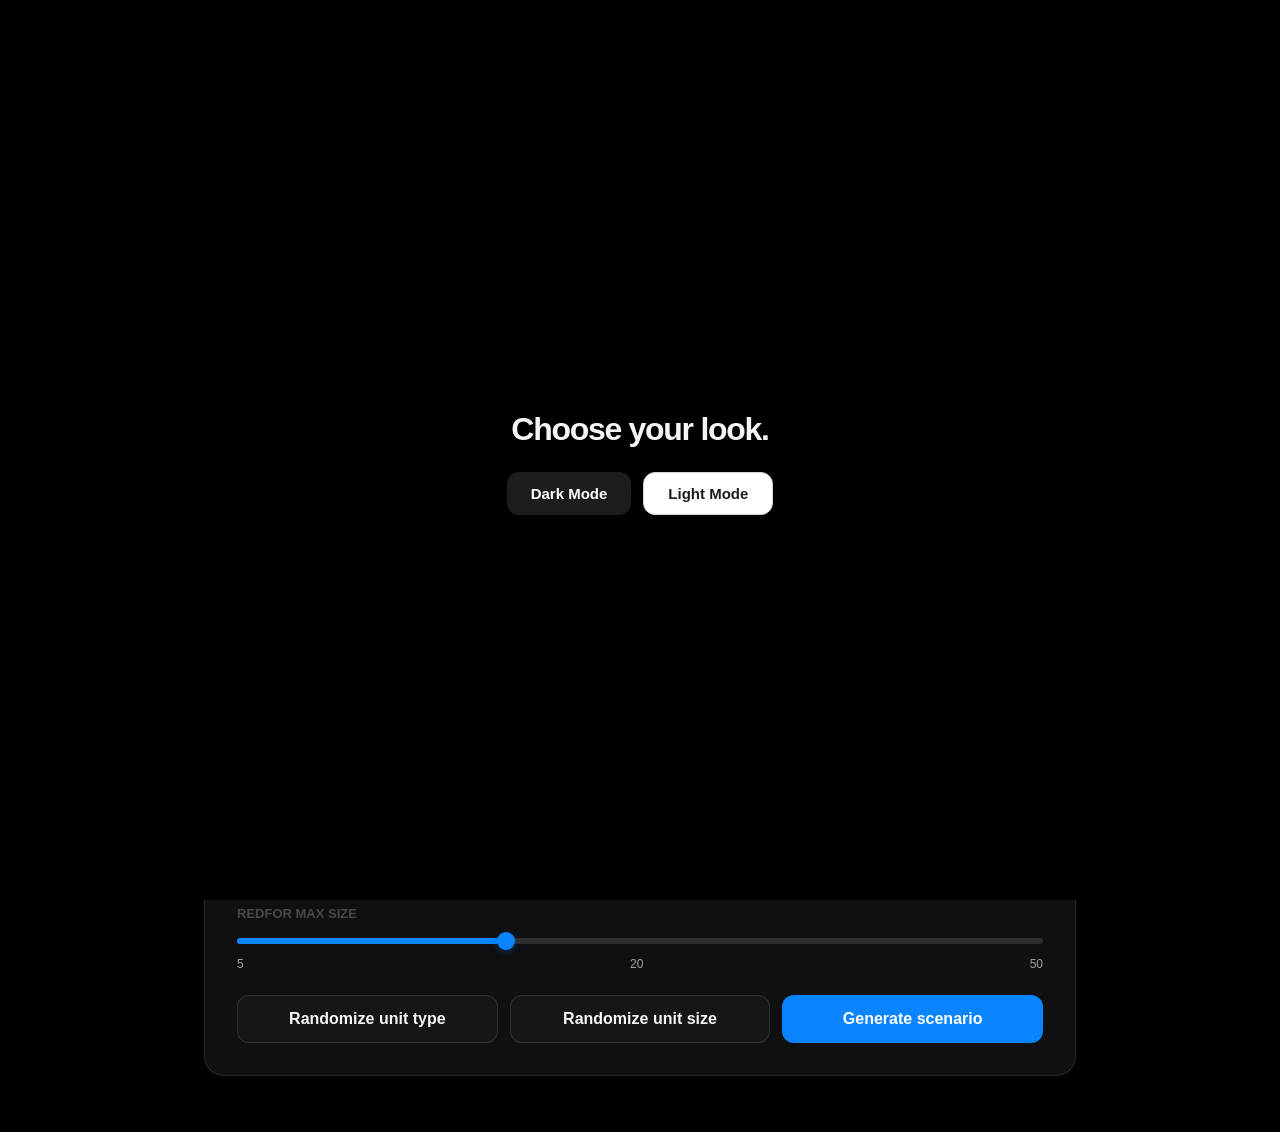
==== scenario-generator.html @ ea63df15 "scenario generator" ====
<!DOCTYPE html>
<html lang="en">
<head>
    <meta charset="UTF-8" />
    <meta name="viewport" content="width=device-width, initial-scale=1.0" />
    <title>Scenario Generator - teqhs</title>
    <link rel="stylesheet" href="styles.css">
</head>
<body>

<!-- THEME PICKER OVERLAY -->
<div id="theme-picker">
    <div class="picker-content">
        <h2>Choose your look.</h2>
        <div class="picker-btns">
            <button class="picker-btn btn-dark" onclick="setInitialTheme('dark')">Dark Mode</button>
            <button class="picker-btn btn-light" onclick="setInitialTheme('light')">Light Mode</button>
        </div>
    </div>
</div>

<div class="bg-blobs">
    <div class="blob blob-1"></div><div class="blob blob-2"></div><div class="blob blob-3"></div><div class="blob blob-4"></div>
</div>

<header class="topbar">
    <div class="topbar-inner">
        <a class="brand" href="index.html">teqhs</a>
        <nav class="nav">
            <a href="index.html#about" class="nav-link">About</a>
            <a href="index.html#projects" class="nav-link">Projects</a>
            <a href="index.html#education" class="nav-link">Education</a>
            <a href="scenario-generator.html" class="nav-link active">Scenario Generator</a>
            <button id="theme-toggle" class="theme-toggle" aria-label="Toggle Dark Mode">
                <svg viewBox="0 0 24 24" id="theme-icon"></svg>
            </button>
        </nav>
    </div>
</header>

<main>
    <section class="hero reveal">
        <h1>Scenario Generator</h1>
    </section>

    <section class="section reveal">
        <div class="card-wrap">
            <div class="card" style="padding: 32px;">
                <div style="display: grid; gap: 24px;">
                    <div>
                        <label style="display: block; font-size: 13px; font-weight: 600; color: var(--faint); margin-bottom: 8px;">BLUFOR UNIT TYPE</label>
                        <select id="blufor-select" style="width: 100%; padding: 12px 16px; border-radius: 12px; border: 1px solid var(--separator); background: var(--surface); color: var(--text); font-size: 15px; cursor: pointer;">
                            <option value="infantry">Infantry Squad</option>
                            <option value="mechanized">Mechanized Infantry</option>
                            <option value="armored">Armored Platoon</option>
                            <option value="special-forces">Special Forces Team</option>
                        </select>
                    </div>

                    <div>
                        <label style="display: block; font-size: 13px; font-weight: 600; color: var(--faint); margin-bottom: 8px;">BLUFOR MAX SIZE</label>
                        <div class="custom-slider" data-slider="blufor" data-min="5" data-max="50" data-value="20">
                            <div class="slider-track"></div>
                            <div class="slider-fill"></div>
                            <div class="slider-thumb"></div>
                        </div>
                        <div style="display: flex; justify-content: space-between; font-size: 12px; color: var(--muted); margin-top: 4px;">
                            <span>5</span>
                            <span id="blufor-max-value">20</span>
                            <span>50</span>
                        </div>
                    </div>

                    <div>
                        <label style="display: block; font-size: 13px; font-weight: 600; color: var(--faint); margin-bottom: 8px;">REDFOR UNIT TYPE</label>
                        <select id="redfor-select" style="width: 100%; padding: 12px 16px; border-radius: 12px; border: 1px solid var(--separator); background: var(--surface); color: var(--text); font-size: 15px; cursor: pointer;">
                            <option value="infantry">Infantry Squad</option>
                            <option value="mechanized">Mechanized Infantry</option>
                            <option value="armored">Armored Platoon</option>
                            <option value="special-forces">Special Forces Team</option>
                        </select>
                    </div>

                    <div>
                        <label style="display: block; font-size: 13px; font-weight: 600; color: var(--faint); margin-bottom: 8px;">REDFOR MAX SIZE</label>
                        <div class="custom-slider" data-slider="redfor" data-min="5" data-max="50" data-value="20">
                            <div class="slider-track"></div>
                            <div class="slider-fill"></div>
                            <div class="slider-thumb"></div>
                        </div>
                        <div style="display: flex; justify-content: space-between; font-size: 12px; color: var(--muted); margin-top: 4px;">
                            <span>5</span>
                            <span id="redfor-max-value">20</span>
                            <span>50</span>
                        </div>
                    </div>

                    <div style="display: grid; grid-template-columns: 1fr 1fr 1fr; gap: 12px;">
                        <button id="randomize-btn" style="width: 100%; padding: 14px 24px; border-radius: 12px; border: 1px solid var(--separator); background: var(--surface); color: var(--text); font-size: 16px; font-weight: 600; cursor: pointer; transition: 0.2s;">
                            Randomize unit type
                        </button>
                        <button id="randomize-size-btn" style="width: 100%; padding: 14px 24px; border-radius: 12px; border: 1px solid var(--separator); background: var(--surface); color: var(--text); font-size: 16px; font-weight: 600; cursor: pointer; transition: 0.2s;">
                            Randomize unit size
                        </button>
                        <button id="generate-btn" style="width: 100%; padding: 14px 24px; border-radius: 12px; border: none; background: var(--blue); color: white; font-size: 16px; font-weight: 600; cursor: pointer; transition: 0.2s;">
                            Generate scenario
                        </button>
                    </div>
                </div>
            </div>
        </div>
    </section>

    <section class="section reveal" id="results" style="display: none;">
        <p class="section-label">Generated Scenario</p>
        <div class="card-wrap">
            <div class="card" style="padding: 32px;">
                <div id="scenario-output" style="display: grid; gap: 20px;"></div>
            </div>
        </div>
    </section>
</main>

<script src="script.js"></script>
<script src="scenario-generator.js"></script>

</body>
</html>
---- styles.css ----
* { box-sizing: border-box; }

:root {
    --background: #f5f5f7;
    --surface: rgba(255, 255, 255, 0.45);
    --text: #1d1d1f;
    --muted: #6e6e73;
    --muted-light: #86868b;
    --faint: #aeaeb2;
    --separator: rgba(0, 0, 0, 0.08);
    --blue: #0071e3;
    --blue-hover: #0066cc;
    --blob-opacity: 0.22;
    --card-shadow:
        0 2px 1px rgba(0, 0, 0, 0.02),
        0 8px 24px rgba(0, 0, 0, 0.06),
        0 20px 48px rgba(0, 0, 0, 0.04),
        inset 0 1px 0 rgba(255, 255, 255, 1);
}

[data-theme="dark"] {
    --background: #000000;
    --surface: rgba(28, 28, 30, 0.6);
    --text: #f5f5f7;
    --muted: #a1a1a6;
    --muted-light: #86868b;
    --faint: #48484a;
    --separator: rgba(255, 255, 255, 0.12);
    --blue: #0a84ff;
    --blue-hover: #409cff;
    --blob-opacity: 0.12;
    --card-shadow:
        0 4px 24px rgba(0, 0, 0, 0.4),
        inset 0 1px 0 rgba(255, 255, 255, 0.05);
}

html { scroll-behavior: smooth; }

body {
    margin: 0;
    min-height: 100vh;
    background: var(--background);
    color: var(--text);
    font-family: -apple-system, BlinkMacSystemFont, "SF Pro Display", "SF Pro Text", sans-serif;
    -webkit-font-smoothing: antialiased;
    overflow-x: hidden;
    transition: background-color 0.4s ease, color 0.4s ease;
}

/* --- PREFERENCE OVERLAY --- */
#theme-picker {
    position: fixed; inset: 0; z-index: 9999;
    background: var(--background);
    display: flex; align-items: center; justify-content: center;
    transition: opacity 0.5s ease, visibility 0.5s;
}
#theme-picker.hidden { opacity: 0; visibility: hidden; }

.picker-content { text-align: center; max-width: 400px; padding: 40px; }
.picker-content h2 { font-size: 32px; letter-spacing: -0.04em; margin-bottom: 24px; }
.picker-btns { display: flex; gap: 12px; justify-content: center; }
.picker-btn {
    padding: 12px 24px; border-radius: 12px; border: none;
    font-weight: 600; cursor: pointer; transition: 0.2s;
    font-size: 15px;
}
.btn-dark { background: #1d1d1f; color: white; }
.btn-light { background: #ffffff; color: #1d1d1f; border: 1px solid #d2d2d7; }
.picker-btn:hover { transform: scale(1.05); }

/* --- BLOBS --- */
.bg-blobs { position: fixed; inset: 0; z-index: -1; pointer-events: none; overflow: hidden; }
.blob { position: absolute; border-radius: 50%; filter: blur(56px); animation: float 16s ease-in-out infinite; opacity: var(--blob-opacity); transition: opacity 0.4s ease; }
.blob-1 { width: 520px; height: 520px; top: 10%; left: 50%; transform: translateX(-90%); background: #0071e3; }
.blob-2 { width: 420px; height: 420px; top: 40%; left: 50%; transform: translateX(12%); background: #0091ff; animation-delay: -4s; }
.blob-3 { width: 420px; height: 420px; top: 68%; left: 50%; transform: translateX(-60%); background: #0071e3; animation-delay: -8s; }
.blob-4 { width: 360px; height: 360px; top: 80%; left: 50%; transform: translateX(10%); background: #00afff; animation-delay: -12s; }

@keyframes float {
    0% { transform: translateY(0px) translateX(0px); }
    50% { transform: translateY(-24px) translateX(12px); }
    100% { transform: translateY(0px) translateX(0px); }
}

.topbar {
    position: sticky; top: 0; z-index: 100; height: 48px;
    background: rgba(245, 245, 247, 0.7); backdrop-filter: saturate(180%) blur(24px);
    -webkit-backdrop-filter: saturate(180%) blur(24px); border-bottom: 0.5px solid var(--separator);
    transition: background-color 0.4s ease;
}
[data-theme="dark"] .topbar { background: rgba(0, 0, 0, 0.7); }

.topbar-inner { width: 100%; max-width: 920px; height: 100%; margin: 0 auto; padding: 0 24px; display: flex; align-items: center; justify-content: space-between; }
.brand { font-size: 14px; font-weight: 600; letter-spacing: -0.01em; transition: color 0.2s ease; cursor: pointer; text-decoration: none; color: inherit;}
.brand:hover { color: var(--blue); }
.nav { display: flex; align-items: center; gap: 22px; }
.nav a { position: relative; color: var(--muted); font-size: 13px; font-weight: 500; letter-spacing: -0.01em; transition: color 0.25s ease; text-decoration: none; }
.nav a:hover, .nav a.active { color: var(--blue); }

.theme-toggle {
    background: var(--separator); border: none; width: 32px; height: 32px; border-radius: 50%;
    cursor: pointer; display: flex; align-items: center; justify-content: center;
    color: var(--text); transition: transform 0.2s ease, background 0.2s ease;
}
.theme-toggle:hover { transform: scale(1.1); background: rgba(0, 113, 227, 0.1); }
.theme-toggle svg { width: 16px; height: 16px; fill: currentColor; }

main { width: 100%; max-width: 920px; margin: 0 auto; padding: 88px 24px 56px; }
.hero { text-align: center; padding: 56px 0 104px; scroll-margin-top: 90px; }
h1 { margin: 0; font-size: clamp(72px, 13vw, 148px); line-height: 0.9; font-weight: 700; letter-spacing: -0.085em; }
.headline { margin: 30px auto 0; max-width: 640px; font-size: clamp(28px, 4.5vw, 48px); line-height: 1.08; font-weight: 700; letter-spacing: -0.06em; }
.headline span { color: var(--blue); }

.section { margin-top: 42px; scroll-margin-top: 90px; }
.section-label { margin-bottom: 16px; color: var(--faint); font-size: 12px; font-weight: 600; letter-spacing: 0.06em; text-transform: uppercase; }

.card-wrap { position: relative; }
.card-wrap::before { content: ""; position: absolute; inset: -10px; z-index: -1; border-radius: 32px; background: rgba(0, 0, 0, 0.18); filter: blur(14px); opacity: 0.16; transition: 0.35s ease; }
[data-theme="dark"] .card-wrap::before { background: rgba(255, 255, 255, 0.05); }
.card-wrap:hover::before { opacity: 0.24; transform: translateY(2px); }

.card {
    overflow: hidden; background: var(--surface); border-radius: 20px; border: 0.5px solid rgba(255, 255, 255, 0.1);
    box-shadow: var(--card-shadow); backdrop-filter: blur(24px) saturate(160%);
    -webkit-backdrop-filter: blur(24px) saturate(160%); transition: transform 0.35s cubic-bezier(.2,.8,.2,1), box-shadow 0.35s ease, background-color 0.4s ease;
}
.card:hover { transform: translateY(-4px); }

.project-card { min-height: 150px; padding: 30px 34px; display: grid; grid-template-columns: auto 1px 1fr; align-items: center; gap: 24px; cursor: pointer; }
.project-name { margin: 0; font-size: clamp(24px, 3.5vw, 34px); font-weight: 700; letter-spacing: -0.055em; transition: color 0.25s ease; }
.project-divider { width: 1px; height: 58px; background: var(--separator); }
.project-description { margin: 0; color: var(--muted); font-size: 17px; line-height: 1.45; }

.tag-group { display: flex; gap: 8px; margin-top: 12px; }
.tag { font-size: 11px; font-weight: 600; padding: 4px 10px; border-radius: 20px; background: rgba(0, 113, 227, 0.1); color: var(--blue); text-transform: uppercase; letter-spacing: 0.02em; }

.row { min-height: 62px; padding: 0 24px; display: flex; align-items: center; justify-content: space-between; border-bottom: 1px solid var(--separator); transition: 0.25s ease; cursor: pointer; }
.row:last-child { border-bottom: none; }
.row:hover { background-color: rgba(0, 113, 227, 0.035); padding-left: 28px; }
.subject { font-size: 18px; font-weight: 500; }
.grade { font-size: 18px; color: var(--muted); font-weight: 500; }
.grade.highlight { color: var(--blue); }

.contact-card { padding: 8px; display: grid; grid-template-columns: repeat(auto-fit, minmax(200px, 1fr)); gap: 8px; }
.contact-link { display: flex; flex-direction: column; padding: 20px 24px; text-decoration: none; border-radius: 18px; transition: 0.2s ease; }
.contact-link:hover { background-color: rgba(0, 113, 227, 0.05); }
.contact-link span:first-child { font-size: 11px; font-weight: 700; color: var(--muted-light); text-transform: uppercase; margin-bottom: 4px; }
.contact-value { font-size: 17px; font-weight: 500; color: var(--text); }

.modal {
    position: fixed; inset: 0; z-index: 999; display: flex; align-items: center; justify-content: center; padding: 24px;
    background: rgba(245, 245, 247, 0.3); backdrop-filter: blur(24px) saturate(180%);
    opacity: 0; pointer-events: none; transition: opacity 0.4s ease;
}
[data-theme="dark"] .modal { background: rgba(0, 0, 0, 0.4); }
.modal.open { opacity: 1; pointer-events: auto; }

.modal-content {
    position: relative; width: 100%; max-width: 860px; max-height: 85vh; overflow-y: auto;
    background: var(--surface); border-radius: 24px; border: 0.5px solid rgba(255, 255, 255, 0.1);
    box-shadow: var(--card-shadow); padding: 40px; transform: scale(0.95) translateY(20px); transition: transform 0.4s cubic-bezier(0.2, 0.8, 0.2, 1);
}
.modal.open .modal-content { transform: scale(1) translateY(0); }

.modal-header { display: flex; justify-content: space-between; align-items: flex-start; margin-bottom: 32px; padding-right: 40px; }
.modal-title-group h2 { margin: 0; font-size: 34px; letter-spacing: -0.05em; font-weight: 700; }

.modal-grade-pill { color: var(--blue); font-weight: 600; font-size: 18px; margin-top: 4px; display: flex; align-items: center; gap: 8px; }
.info-trigger {
    width: 18px; height: 18px; display: inline-flex; align-items: center; justify-content: center;
    border-radius: 50%; border: 1.5px solid var(--blue); font-size: 11px; cursor: help; opacity: 0.7; transition: opacity 0.2s;
}
.info-trigger:hover { opacity: 1; }

.modal-close { position: absolute; top: 24px; right: 24px; width: 32px; height: 32px; border-radius: 50%; border: none; background: rgba(0,0,0,0.05); color: var(--text); cursor: pointer; display: flex; align-items: center; justify-content: center; font-size: 18px; }
[data-theme="dark"] .modal-close { background: rgba(255,255,255,0.1); }

.info-grid { display: grid; gap: 24px; }
.info-block { padding-top: 24px; border-top: 1px solid var(--separator); }
.info-label { font-size: 12px; font-weight: 700; color: var(--faint); text-transform: uppercase; letter-spacing: 0.05em; margin-bottom: 8px; display: block; }
.info-content { font-size: 17px; line-height: 1.5; color: var(--text); letter-spacing: -0.01em; }

.modal-gallery { display: grid; grid-template-columns: repeat(auto-fit, minmax(200px, 1fr)); gap: 16px; margin-top: 24px; }
.modal-gallery img { width: 100%; border-radius: 12px; cursor: zoom-in; transition: 0.3s ease; border: 1px solid var(--separator); }

#lightbox {
    position: fixed; inset: 0; z-index: 1000; background: rgba(0,0,0,0.9); backdrop-filter: blur(10px);
    display: flex; align-items: center; justify-content: center; opacity: 0; pointer-events: none; transition: 0.3s ease;
}
#lightbox.open { opacity: 1; pointer-events: auto; }
#lightbox img { max-width: 90%; max-height: 80%; border-radius: 8px; transform: scale(0.9); transition: 0.4s cubic-bezier(.2,.8,.2,1); }
#lightbox.open img { transform: scale(1); }

.reveal { opacity: 0; transform: translateY(32px); transition: 0.9s cubic-bezier(.2,.8,.2,1); }
.reveal.visible { opacity: 1; transform: translateY(0); }

footer { padding: 88px 0 24px; text-align: center; color: var(--muted-light); font-size: 12px; }

@media (max-width: 640px) {
    .modal-header { flex-direction: column; }
    .modal-content { padding: 24px; }
    .project-card { grid-template-columns: 1fr; }
    .project-divider { display: none; }
}

/* --- SCENARIO GENERATOR --- */
select {
    appearance: none;
    background-image: url("data:image/svg+xml,%3Csvg xmlns='http://www.w3.org/2000/svg' width='12' height='12' viewBox='0 0 12 12'%3E%3Cpath fill='%236e6e73' d='M6 9L1 4h10z'/%3E%3C/svg%3E");
    background-repeat: no-repeat;
    background-position: right 16px center;
    padding-right: 40px;
    transition: border-color 0.2s ease, box-shadow 0.2s ease;
}
select:focus {
    outline: none;
    border-color: var(--blue);
    box-shadow: 0 0 0 3px rgba(0, 113, 227, 0.1);
}
select:hover {
    border-color: var(--muted);
}

input[type="range"] {
    -webkit-appearance: none;
    appearance: none;
    height: 6px;
    border-radius: 3px;
    background: var(--separator);
    transition: background 0.3s ease;
}
input[type="range"]::-webkit-slider-thumb {
    -webkit-appearance: none;
    appearance: none;
    width: 18px;
    height: 18px;
    border-radius: 50%;
    background: var(--blue);
    cursor: pointer;
    transition: transform 0.15s ease, background 0.15s ease, box-shadow 0.15s ease;
    box-shadow: 0 2px 6px rgba(0, 113, 227, 0.3);
}
input[type="range"]::-webkit-slider-thumb:hover {
    transform: scale(1.15);
    background: var(--blue-hover);
}
input[type="range"]::-webkit-slider-thumb:active {
    transform: scale(1.1);
    background: var(--blue-hover);
    box-shadow: 0 4px 12px rgba(0, 113, 227, 0.5);
    transition: none;
}
input[type="range"]::-moz-range-thumb {
    width: 18px;
    height: 18px;
    border-radius: 50%;
    background: var(--blue);
    cursor: pointer;
    border: none;
    transition: transform 0.15s ease, background 0.15s ease, box-shadow 0.15s ease;
    box-shadow: 0 2px 6px rgba(0, 113, 227, 0.3);
}
input[type="range"]::-moz-range-thumb:hover {
    transform: scale(1.15);
    background: var(--blue-hover);
}
input[type="range"]::-moz-range-thumb:active {
    transform: scale(1.1);
    background: var(--blue-hover);
    box-shadow: 0 4px 12px rgba(0, 113, 227, 0.5);
    transition: none;
}

/* Custom Slider */
.custom-slider {
    position: relative;
    width: 100%;
    height: 24px;
    cursor: pointer;
    user-select: none;
}
.slider-track {
    position: absolute;
    top: 50%;
    left: 0;
    right: 0;
    height: 6px;
    background: var(--separator);
    border-radius: 3px;
    transform: translateY(-50%);
}
.slider-fill {
    position: absolute;
    top: 50%;
    left: 0;
    height: 6px;
    background: var(--blue);
    border-radius: 3px;
    transform: translateY(-50%);
    width: 0%;
}
.slider-thumb {
    position: absolute;
    top: 50%;
    width: 18px;
    height: 18px;
    background: var(--blue);
    border-radius: 50%;
    transform: translate(-50%, -50%);
    box-shadow: 0 2px 6px rgba(0, 113, 227, 0.3);
    transition: transform 0.15s ease, background 0.15s ease, box-shadow 0.15s ease;
    pointer-events: none;
}
.custom-slider:hover .slider-thumb {
    transform: translate(-50%, -50%) scale(1.15);
}
.custom-slider:active .slider-thumb {
    transform: translate(-50%, -50%) scale(1.1);
    background: var(--blue-hover);
    box-shadow: 0 4px 12px rgba(0, 113, 227, 0.5);
}

#generate-btn:hover, #randomize-btn:hover {
    background: var(--blue-hover);
    transform: translateY(-2px);
}
#randomize-btn:hover {
    background: var(--separator);
}

.scenario-item {
    padding: 16px;
    border-radius: 12px;
    background: rgba(0, 113, 227, 0.05);
    border: 1px solid var(--separator);
    transition: 0.2s ease;
}
.scenario-item:hover {
    background: rgba(0, 113, 227, 0.08);
}
.scenario-label {
    font-size: 11px;
    font-weight: 700;
    color: var(--faint);
    text-transform: uppercase;
    letter-spacing: 0.05em;
    margin-bottom: 6px;
    display: block;
}
.scenario-value {
    font-size: 16px;
    color: var(--text);
    font-weight: 500;
}
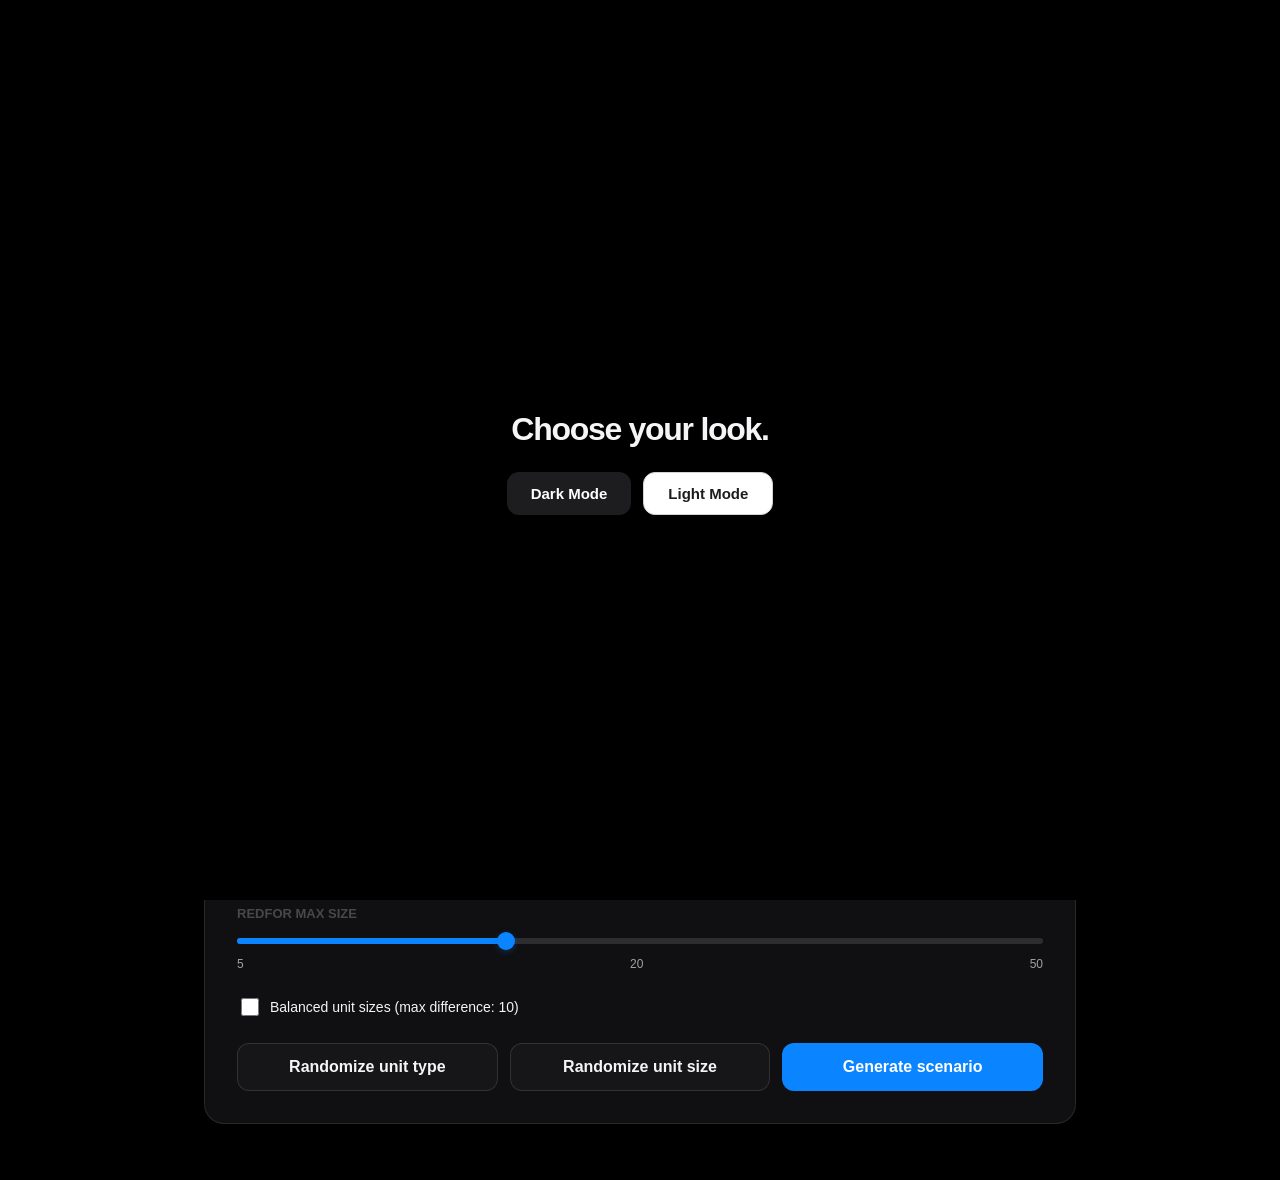
==== commit 8274c557: "forgot to generalise some vic names" ====
--- a/scenario-generator.html
+++ b/scenario-generator.html
@@ -95,6 +95,11 @@
                         </div>
                     </div>
 
+                    <div style="display: flex; align-items: center; gap: 8px;">
+                        <input type="checkbox" id="balanced-sizes" style="width: 18px; height: 18px; cursor: pointer;">
+                        <label for="balanced-sizes" style="font-size: 14px; font-weight: 500; color: var(--text); cursor: pointer;">Balanced unit sizes (max difference: 10)</label>
+                    </div>
+
                     <div style="display: grid; grid-template-columns: 1fr 1fr 1fr; gap: 12px;">
                         <button id="randomize-btn" style="width: 100%; padding: 14px 24px; border-radius: 12px; border: 1px solid var(--separator); background: var(--surface); color: var(--text); font-size: 16px; font-weight: 600; cursor: pointer; transition: 0.2s;">
                             Randomize unit type
